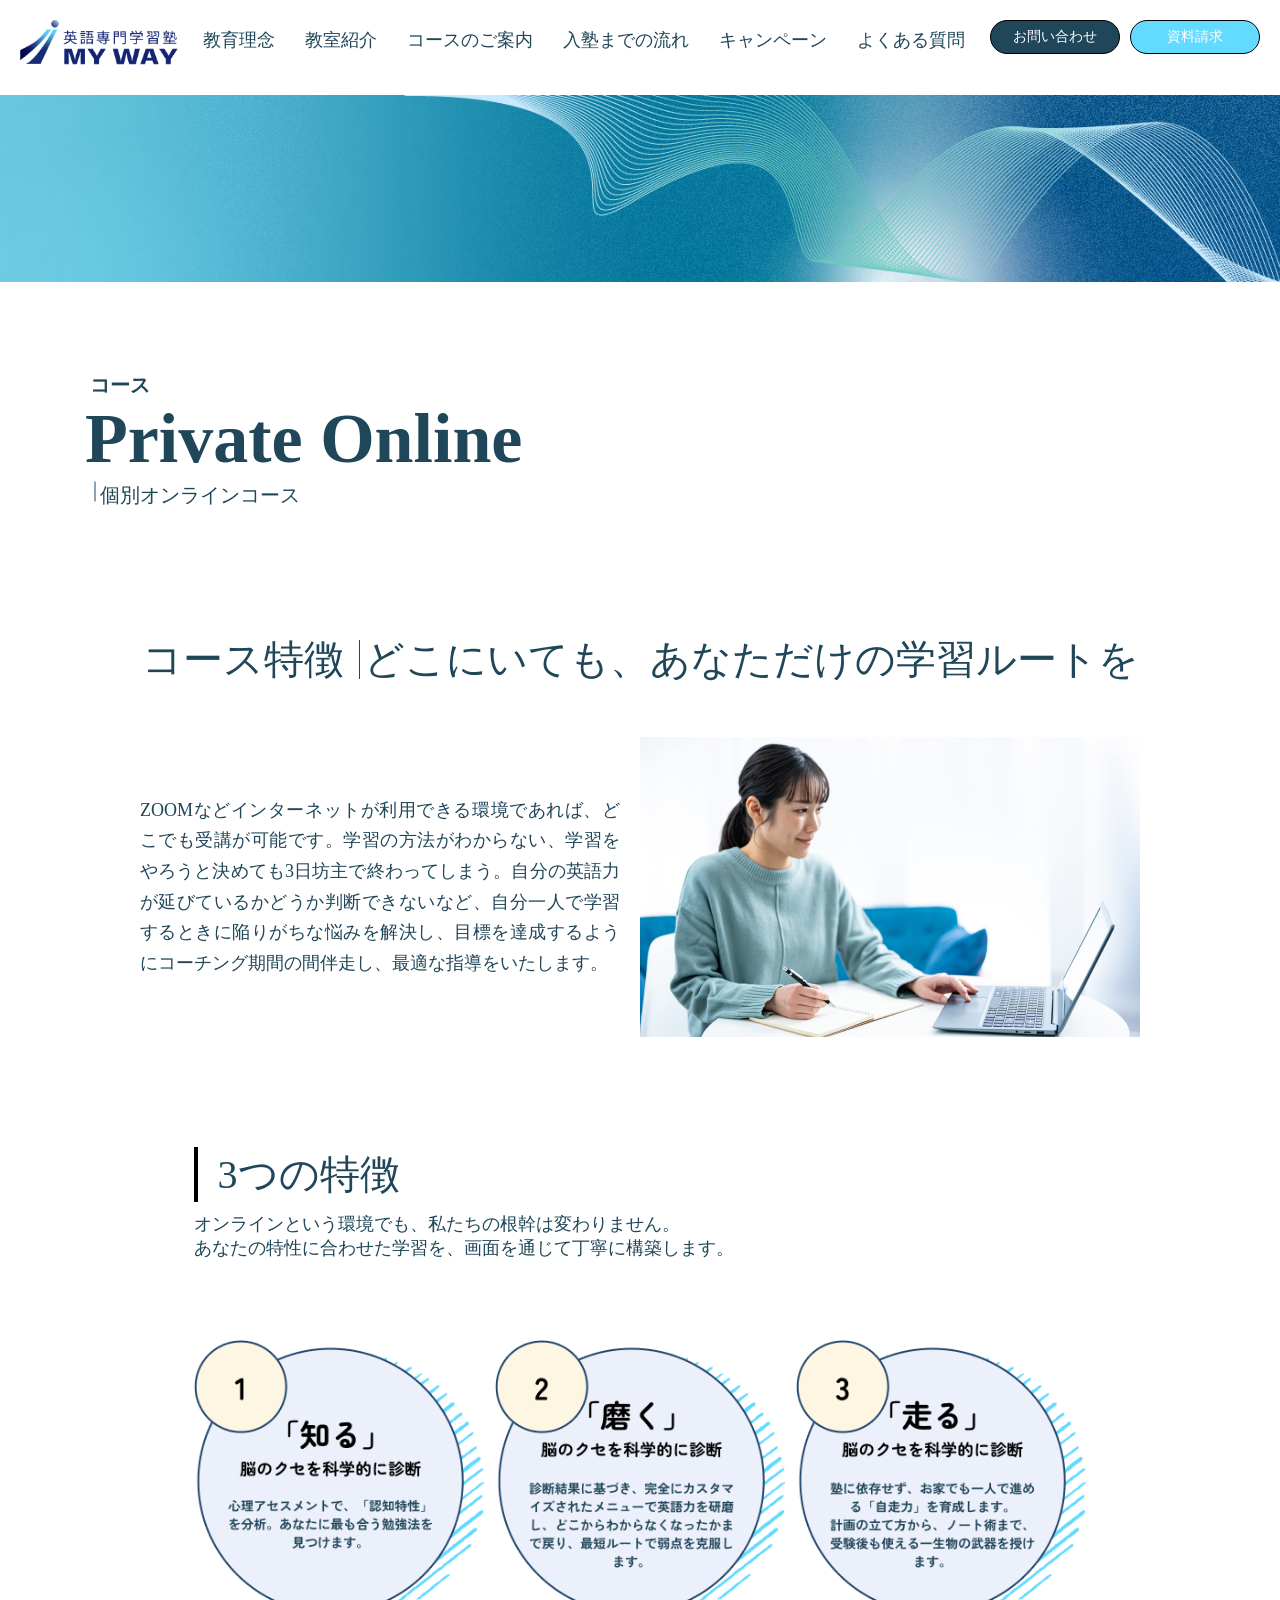
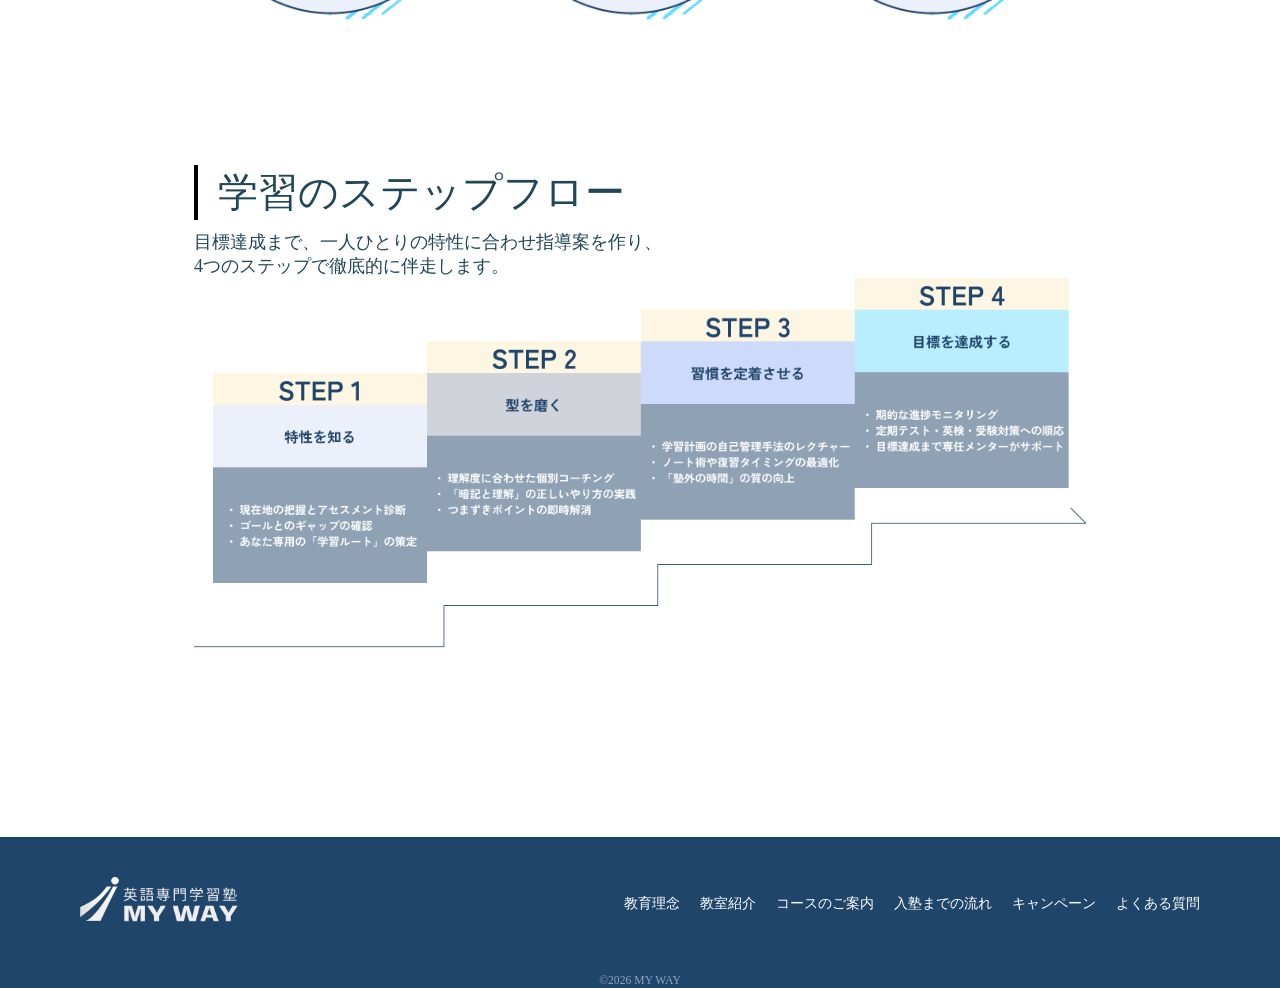
==== course-index.html @ c49bf660 "Add files via upload" ====
<!doctype html>
<html lang="ja">
	<head>
	<meta charset="UTF-8">
	<meta name="description" content="">
	<link rel="stylesheet" href="style.css">
	<title>個別オンラインコースについて</title>
</head>

<body>

		<header class="header -sub">
			<div class="header-inner">
				<a href="index.html">
					<img src="images/logo.png" alt="MY WAY 英語専門塾のロゴ" height="50">
				</a>
			</div>
			<div class="header-nav-main">
				<ul class="header-nav-list">
					<li ><a class="header-nav-item" href="#">教育理念</a></li>
					<li><a class="header-nav-item" href="#">教室紹介</a></li>
					<li><a class="header-nav-item" href="#">コースのご案内</a></li>
					<li><a class="header-nav-item" href="#">入塾までの流れ</a></li>
					<li><a class="header-nav-item" href="#">キャンペーン</a></li>
					<li><a class="header-nav-item" href="#">よくある質問</a></li>
				</ul>				
				<ul class="header-nav-btn">					
					<li><a class="c-btn -sm" href="#">お問い合わせ</a></li>
					<li><a class="c-btn -sm -lightblue" href="#">資料請求</a></li>				
				</ul>			
			</div>
		</header>
		<div class="sub-mv">
			<img src="images/sub-hero-top.jpg" alt="">
		</div>
	
		<main>
			<section class="online">
				<div class="sub-container"><!--共通-->
					<h4>
						<p>コース</p>
						<div class="sub-title" id="#1">Private Online</div>
					</h4>
					<p class="sub-text">個別オンラインコース</p>
				</div>
				
				<section class="sub-contents">
					<div class="ab-course">
						<p>コース特徴</p>どこにいても、あなただけの学習ルートを
					</div>
					<div class="ab-text">
						<p>ZOOMなどインターネットが利用できる環境であれば、どこでも受講が可能です。学習の方法がわからない、学習をやろうと決めても3日坊主で終わってしまう。自分の英語力が延びているかどうか判断できないなど、自分一人で学習するときに陥りがちな悩みを解決し、目標を達成するようにコーチング期間の間伴走し、最適な指導をいたします。
						</p>
						<img src="images/img-ab.jpg" alt="高校生が勉強しているの写真">
					</div>
				</section>
				<section class="step">				
					<div class="key-point1">
					<div class="key-course">
						<div class="key-1">3つの特徴</div>
						<div class="key-2">
							<p>オンラインという環境でも、私たちの根幹は変わりません。</p><p> あなたの特性に合わせた学習を、画面を通じて丁寧に構築します。</p>
						</div>
					</div>
						<div class="point">
							<a class="#"><img src="images/img-know.png" alt="3つの特徴「知る」の写真" width="291" ></a>
							<a class="#"><img src="images/img-polish.png" alt="「磨く」特徴の写真" width="291" ></a>
							<a class="#"><img src="images/img-3.png" alt="「走る」特徴の写真" width="291" ></a>
						</div>
					</div>
					<div class="key-point2">
						<div class="key-course">
							<div class="key-1">学習のステップフロー</div>
							<div class="key-2">
								<p>目標達成まで、一人ひとりの特性に合わせ指導案を作り、</p><p>4つのステップで徹底的に伴走します。</p>
							</div>
						</div>
							<img src="images/glow-up.png" alt="学習のステップフローの写真" width="892">
					</div>
					<div class="sub-btn">
						<ul class="btn-back-top">
							<li><a class="b-btn -l" href=""></a></li>
						</ul>
					</div>
				</section>
				
			</section>
		</main>
		<footer class="footer">
			<footer class="footer">
				<div class="footer-inner">
					<a href="">
						<img src="images/footer-inner.svg" alt="MY WAY 英語専門塾のロゴ" height="50">
					</a>
				</div>
				<ul class="footer-contents">
					<li ><a class="footer-nav-item" href="#">教育理念</a></li>
					<li><a class="footer-nav-item" href="#">教室紹介</a></li>
					<li><a class="footer-nav-item" href="#">コースのご案内</a></li>
					<li><a class="footer-nav-item" href="#">入塾までの流れ</a></li>
					<li><a class="footer-nav-item" href="#">キャンペーン</a></li>
					<li><a class="footer-nav-item" href="#">よくある質問</a></li>
				</ul>
			</footer>
			<p class="copyright">
				<small>&copy;2026 MY WAY</small>
			</p>
		</footer>		
</body>
</html>
---- style.css ----
@charset "UTF-8";
/* CSS Document */
*,* ::before,*::after{
	box-sizing: border-box;
	margin: 0;
	padding: 0;
}
html{
	font-size: 62.5%;
	font-weight: lighter;
	color: #204659;
	font-family: "Shippori Antique" "游ゴシック体", YuGothic, "游ゴシック Medium", "Yu Gothic Medium", "游ゴシック", "Yu Gothic", sans-serif;

}
ul{
	list-style: none;
}
a{
	text-decoration: none;
	color: #204659;
	font-family: "Zen Kaku Gothic";
	font-size: 18px;

}
a :hover{
	opacity: 70%;
}

/* ボタン共通 */
.c-btn {
	display: block;
	width: 323px;
	border: 1px solid #000;
	border-radius: 100vmax;
	padding: 1.25em;
	text-align: center;
	background: #20456B;
	color: #fff;
	font-size: 18px;
}

.c-btn.-sm {
	width: 130px;
	padding: .5em;
	background-color: #204659;
	font-size: 14px;
}

.c-btn.-green {
	background: #006A80;
}

.c-btn.-lightblue {
	background: #63DAFF;
}

/*透明なbtn共通*/
.b-btn{
	display: inline-block;
	width: 250px;
	border: 1px solid #204659;
	border-radius: 100vmax;
	padding: .8em;
	text-align: center;
	color: #204659;
	font-size: 18px;
}
.b-btn.-sm{
	width: 150px;
	padding: .5em;
	font-size: 14px;
}

.b-btn.-l{
	position: relative;
	width: 50px;
	height: 50px;
}
.b-btn.-l:hover{
	background-color: #20456B;
}
.b-btn.-l:after{
	content: "";
	position: absolute;
	width: 13px;
	height: 13px;
	border-bottom: solid 1px #006A80;
	border-right: solid 1px #006A80;
	top: 55%;
	left:50%;
	transform: translate(-50%,-50%) rotate(-135deg);
}
.btn-about{
 	margin-top: 64px;
}
.btn-about a:hover{
	color: #fff;
	background-color: rgba(32,70,89,0.8);
	transition: all 0.7s;
}
.outer{
	margin: 0 auto;
	width: 1440px;
}

/*ヘッダー*/
.header-nav-item{
	display: block;
	text-align: center;
	font-family: "Zen Maru Gothic";
	font-size: 18px;
}
.header-nav-item:hover{
	opacity: 70%;
}
.header-wapper{
	display: flex;
	justify-content: space-between;
	background-color: #ECF0FA;
	padding: 10px 40px;
}
.logo{
	width: 10px;
	display: block;
}
.header-nav-list{
	display: flex;
	height: 40px;
	justify-content: center;
	align-items: center;
	gap: 30px;
}
.header-nav-btn{
	display: flex;
	justify-content: center;
	align-items: flex-start;
	gap: 10px;
}
.header-nav-main{
	display: flex;
	gap: 25px;
}
.header{
	display: flex;
	justify-content: space-between;
	position: fixed;
	top: 0;
	width: 100%;
	padding: 20px;
	z-index: 10000;
}
.header.-sub{
	position: sticky;
	background-color: rgba(255,255,255,0.3);
}
/*mv*/
.mv img{
	display: block;
	max-width: 100%;
	height: auto;
}
.mv{
	height: 100vh;
	padding-bottom: 40px;
	background-image: url("images/img-mv.jpg");
	background-size: cover;
	background-repeat: no-repeat;
}
.mv-inner{
	height: 100%;
	display: flex;
	justify-content: space-between;
	align-items: flex-end;
	padding: 0 40px;
}
.mv-sub-text{
	font-size: 18px;
	font-weight: bold;
}
.img-title{
	padding-top: 15px;
}


/*contact-erea*/
.contact-erea{
	display: flex;
	justify-content: center;
	align-items: center;
	width: 100%;
	height: 145px;
	background-color: #ECF0FA;
}
.btn-contact{
	display: flex;
	justify-content: center;
	align-items: center;
	gap: 150px;
}
.btn-contact1{
	display: flex;
	justify-content: center;
	align-items: center;
	background-color: #20456B;
}
.btn-contact1:hover{
	opacity: 70%;
}
.btn-contact2{
	display: flex;
	justify-content: center;
	align-items: center;
	background-color: #006A80;
}
.btn-contact2:hover{
	opacity: 70%;
}

/*共通見出し*/
.about-container{
	display: block;
}
h1{
	font-size: 70px;
	color: #20456B;
	text-align: center;
}
.text{
	display: flex;
	justify-content: center;
	align-items: center;
	font-size: 18px;
	color: #20456B;
}
.text:before,.text:after {
	border-top: 2px solid #20456B;
	content:"";
	width: 2em;
}
.text:before{
	margin-right: 1em;
}
.text:after{
	margin-left: 1em;
}


.about-wapper{
 	display: flex;
	flex-direction: column;
	justify-content: center;
	align-items: center;
	padding-top: 70px;
}
.about-contents{
	position: relative;
	width: 100%;
 	display: flex;
	flex-direction: column;
	justify-content: center;
	align-items: center;
	margin-top: 64px;
}
.about-contents img{
	position: absolute;
	z-index: -1;
}
.img-top{
	top: 230px;
	left: 5%;
	width: 460px;
}
.img-study{
	top: 300px;
	right: 10%;
	width: 380px;
}
.img-foot{
	top: 600px;
	right: 5%;
	width: 327px;
}
	
h2{
	font-size: 60px;
	width: 788px;
}
h3{
	font-size: 34px;
	margin-top: 64px;
}
.main-text{
	display: flex;
	flex-direction: column;
	justify-content: center;
	align-items: center;
	text-align: center;
	gap: 30px;
	margin-top: 38px;
}
.about-contents p{
	font-size: 18px;
	width: 450px;
}
.about-contents p:last-child{
	width: 500px;
}

/*コースについて*/
.course-wapper{
	margin-top: 70px;
}
.card{
	display: flex;
	flex-direction: column;
	max-width: 1440px;
	width: 100%;
	margin: 0 auto;
	margin-top: 70px;
}
.card-container{
	display: flex;
	width: 100%;
	min-height: 400px;
}
.card-container:nth-child(even){
	flex-direction: row-reverse;
}
.contents-text{
	font-size: 34px;
	border-bottom: 1px solid #20456B;
}
.box1,.box3,.box5{
	position: relative;
	width: 50%;
	height: 100%;
}
.course-label{
	position: absolute;
	font-size: 34px;
	color: #20456B;
	font-weight: lighter;
	z-index: 10;
	transform: rotate(-90deg);
	top: 250px;
	right:-70px;
}

.course-label2{
	color: #204659;
	position: absolute;
	font-size: 34px;
	font-weight: lighter;
	z-index: 10;
	transform: rotate(-90deg);
	top: 250px;
	left: -100px;

}
.box5 .course-label{
	color: #ECF0FA;
}
.contents-sub{
	display: flex;
	justify-content: center;
	align-items: center;
	background-color: #fff;
}
.contents-sub ul{
	margin: 20px auto 0;
	padding: 0;
	list-style: none;
}
.box2,.box4,.box6{
	width: 100%;
	height: 100%;
	display: flex;
	padding: 40px;
	flex-direction: column;
	justify-content: center;
	align-items: flex-start;
	text-align: left;
	padding: 0 110px;
}
.box2,.box4,.box6 p{
	font-size: 15px;
	line-height: 1.6;
	text-align: left;
}
/*フロー*/
.flow-container{
	margin-top: 70px;
}
.flow-contents{
	display: flex;
	justify-content: space-between;
	align-items: center;
	width: 900px;
	margin: 0 auto;
	gap: 20px;
	padding-top: 70px;
/*	border-bottom: solid 1px #000;*/
	flex-direction: column;
}

.flow-contents > div:not(:last-child)::before {
	content: "";
    background: #8FA2B5;
    width: 1px;
    height: 70%;
    position: absolute;
    top: calc(50% - -35px);
}
.flow-item{
	position: relative;
	width: 830px;
	height: 70px;
	display: flex;
	flex-direction: column;
	flex-wrap: wrap;
	align-items: center;
	padding: 22px;
	text-align: center;
	border-radius: 20px;
	border: 2px solid #204659;
	font-size: 18px;
	margin-bottom: 25px;
}
.flow-item:last-child::after{
	display: none;
}

/*クエスチョン*/
.qa-wapper{
	width: 830px;
	margin: 0 auto;
	padding-bottom: 70px;
}
.qa-container{
	max-width: 800px;
	margin: 0 auto;
	padding: 70px 60px;
}
.qa-item{
	margin-bottom: 12px;
	border-bottom: 1px solid #ccc;
	border-radius: 20px;
	overflow: hidden;
	border: 1px solid #ccc;
}
.qa-item span{
	font-size: 20px;
	text-align: left;
}
.qa-qestion{
	display: flex;
	align-items: center;
	justify-content: space-between;
	padding: 20px;
	background-color: #ECF0FA;
	border-bottom: 1px solid #204659;
}

.qa-qestion::before{
	content: "Q";
	display: flex;
	align-items: center;
	justify-content: center;
	width: 40px;
	height: 40px;
	background-color: #C5D4FA;
	border-radius: 11px;
	margin-right: 15px;
	font-size: 22px;
	border: 1px solid #204659;
}
.plus-icon {
	margin-right: auto;
}


.qa-answer{
	display: flex;
	padding: 20px;
	background-color: #fff;
	font-size: 14px;
}

.qa-answer::before{
	content: "A";
	display: flex;
	align-items: center;
	justify-content: center;
	width: 40px;
	height: 40px;
	background-color: #ECF0FA;
	border-radius: 11px;
	margin-right: 15px;
	font-size: 22px;
	border: 1px solid #204659;
}
.qa-answer p {
	width: calc(100% - 55px);
}

.btn-qa{
	position: relative;
	display: inline-block;
	width: 30px;
	height: 30px;
	background-color: #8FA2B5;
	border-radius: 50%;
	text-decoration: none;
	cursor: pointer;
}
.btn-qa:before{
	display: none;
}
.btn-qa:after{
	content: "";
	position: absolute;
	width: 8px;
	height: 8px;
	border-bottom: solid 2px #fff;
	border-right: solid 2px #fff;
	top: 45%;
	left:50%;
	transform: translate(-50%,-50%) rotate(45deg);
}

/*フッター*/
.footer-wapper{
	display: block;
	width: 100%;
	height: 170px;
}
.footer{
	display: flex;
	margin: 0 auto;
	justify-content: space-between;
	align-items: center;
	flex-wrap: wrap;
	background-color: #20456B;
	padding: 20px 40px 0 40px;
	height: auto;
	width: 100%;
	gap: 20px;
}
.footer-contents{
	display: flex;
	justify-content: center;
	gap: 20px;
}
.footer-nav-item{
	color: #fff;
	font-size: 14px;
	font-weight: lighter;
}
.copyright{
	color: #8FA2B5;
	font-weight: lighter;
	width: 100%;
	text-align: center;
	margin-top: 20px;
	font-size: 14px;
}

/*course-index・共通*/
.sub-mv{
	margin: 0 auto;
	width: 100%;
}
.sub-mv img{
	display: block;
	width: 100%;
	height: auto;
	margin: 0 auto;
}

.sub-container p{
	font-size: 20px;
}
.sub-container{
	
	margin: 0 auto;
	text-align: left;
	padding: 90px;
}
.sub-container h4,.p{
	margin: 0 auto;
}
.sub-title{
	position: relative;
	display: inline-block;
	font-size: 70px;
	text-indent: -5px;
}
.sub-title:before{
	content: "";
	position: absolute;
	top: 115%;
	display: inline-block;
	width: 20px;
	height: 1px;
	background-color: #20456B;
	transform: rotate(-90deg);
}
.sub-text{
	display: flex;
	align-items: center;
	line-height: 13px;
	padding-left: 10px;
	padding-top: 10px;
	font-size: 20px;
}

.ab-course{
	font-size: 40px;
	display: flex;
	flex-wrap: nowrap;
	justify-content: center;
	position: relative;
}
.ab-course p{
	padding-right: 20px;
}
.ab-course p:after{
	content: "";
	position: absolute;
	top: 50%;
	left:20%;
	display: inline-block;
	width: 39px;
	height: 1px;
	background-color: #20456B;
	transform: rotate(90deg);
}
.c-1{
	padding: 10px;
}
.ab-text{
	display: flex;
	justify-content: space-between;
	width: 100%;
	margin-top: 50px;
	gap:20px;
}
.ab-text p{
	font-size: 18px;
	width: 50%;
	text-align: justify;
	display: flex;
	align-items: center;
	line-height: 1.7;
}
.sub-contents{
	padding: 40px;
	width: 1080px;
	margin: 0 auto;
}
.key-point1{
	padding: 40 0 0 40px;
	margin: 70px auto;
}
.key-point2{
	padding: 50 0 0 50px;
	margin: 70px auto 70px;
}
.key-1{
	font-size: 40px;
	border-left:4px solid #000;
	padding-left: 20px;
}
.key-2{
	font-size: 18px;
	border: none;
	margin-top: 10px;
}
.point{
	display: flex;
	gap:10px;
	padding-top: 80px;
	cursor: pointer;
}
.step{
	display: flex;
	flex-direction: column;
	justify-content: center;
	align-content: center;
	margin: 0 auto;
}

.sub-btn{
	margin: 0 1420px;
	margin-right: 50px;
	margin-bottom: 50px;
}
.btn-back-top.btn-back-top a{
	transition: all 0.7s;

}
.btn-back-top.btn-back-top a:hover{
transform: scale(1.2,1.2);
}
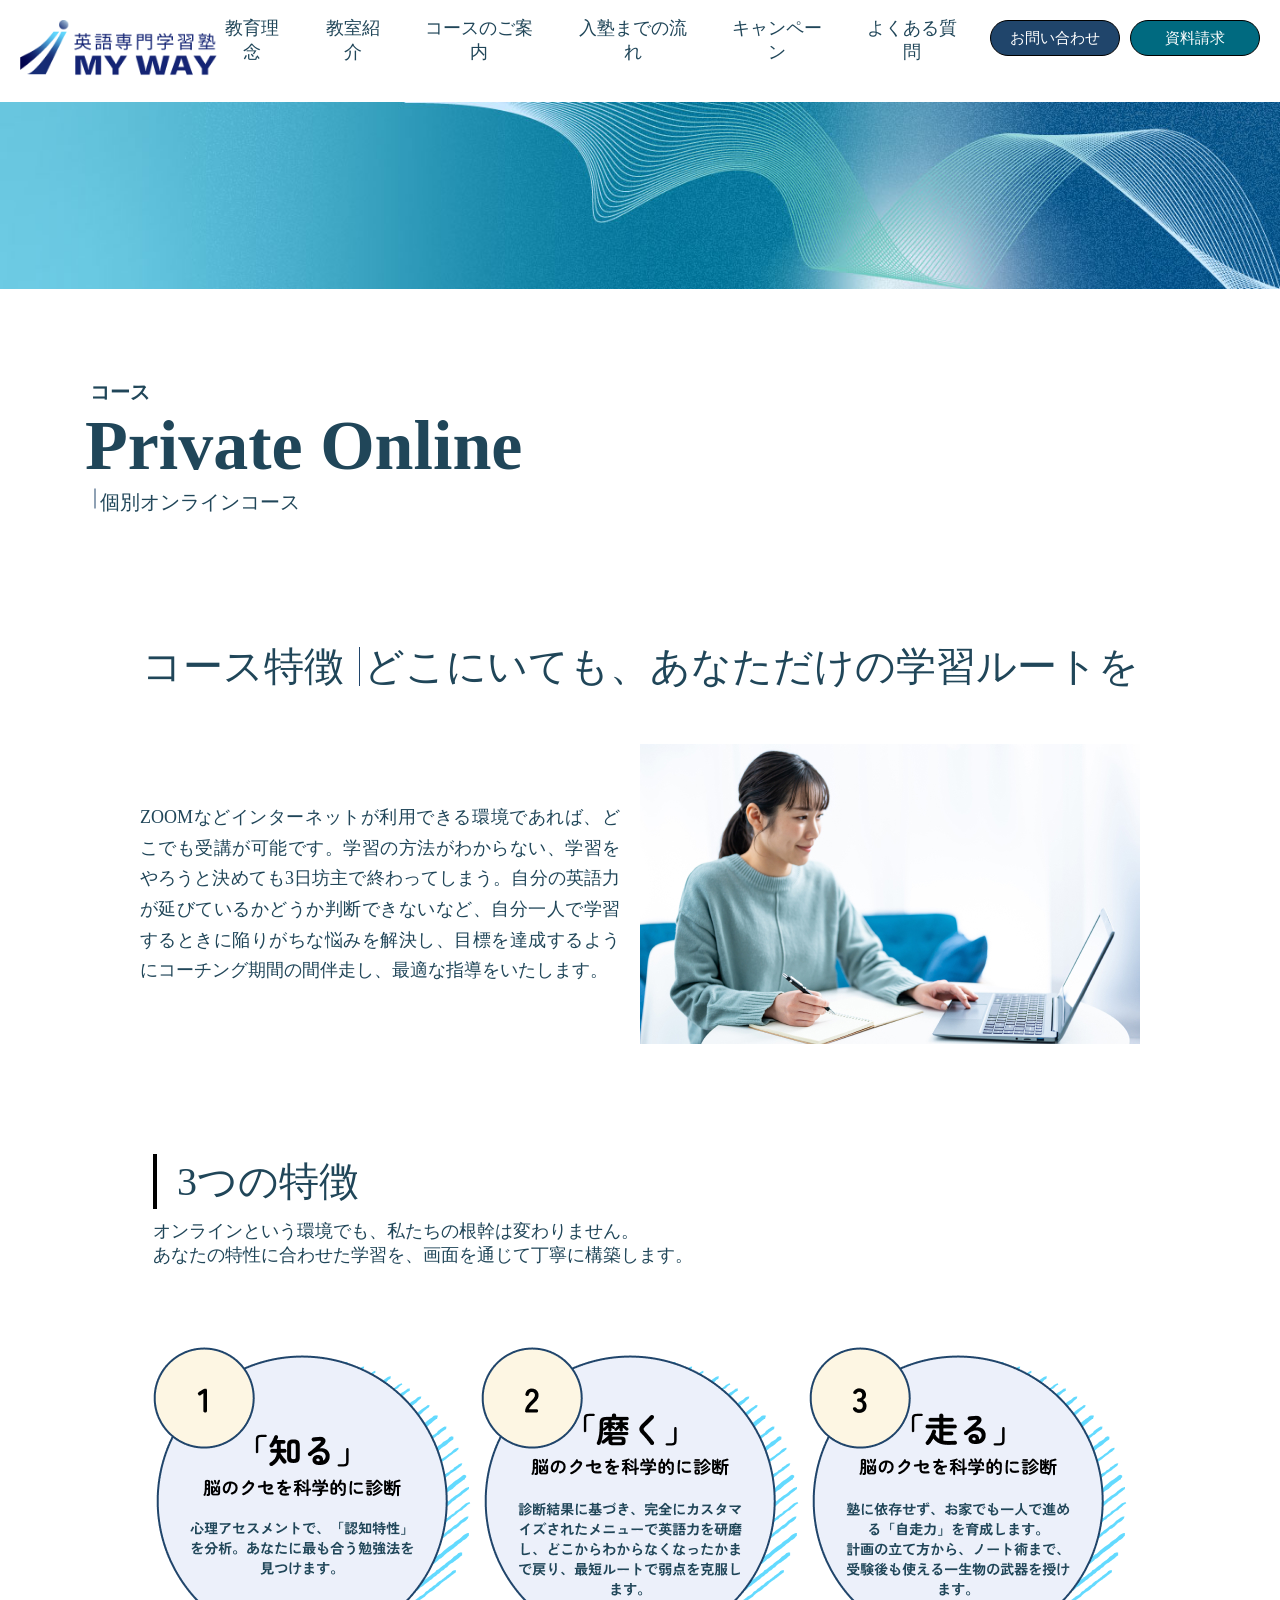
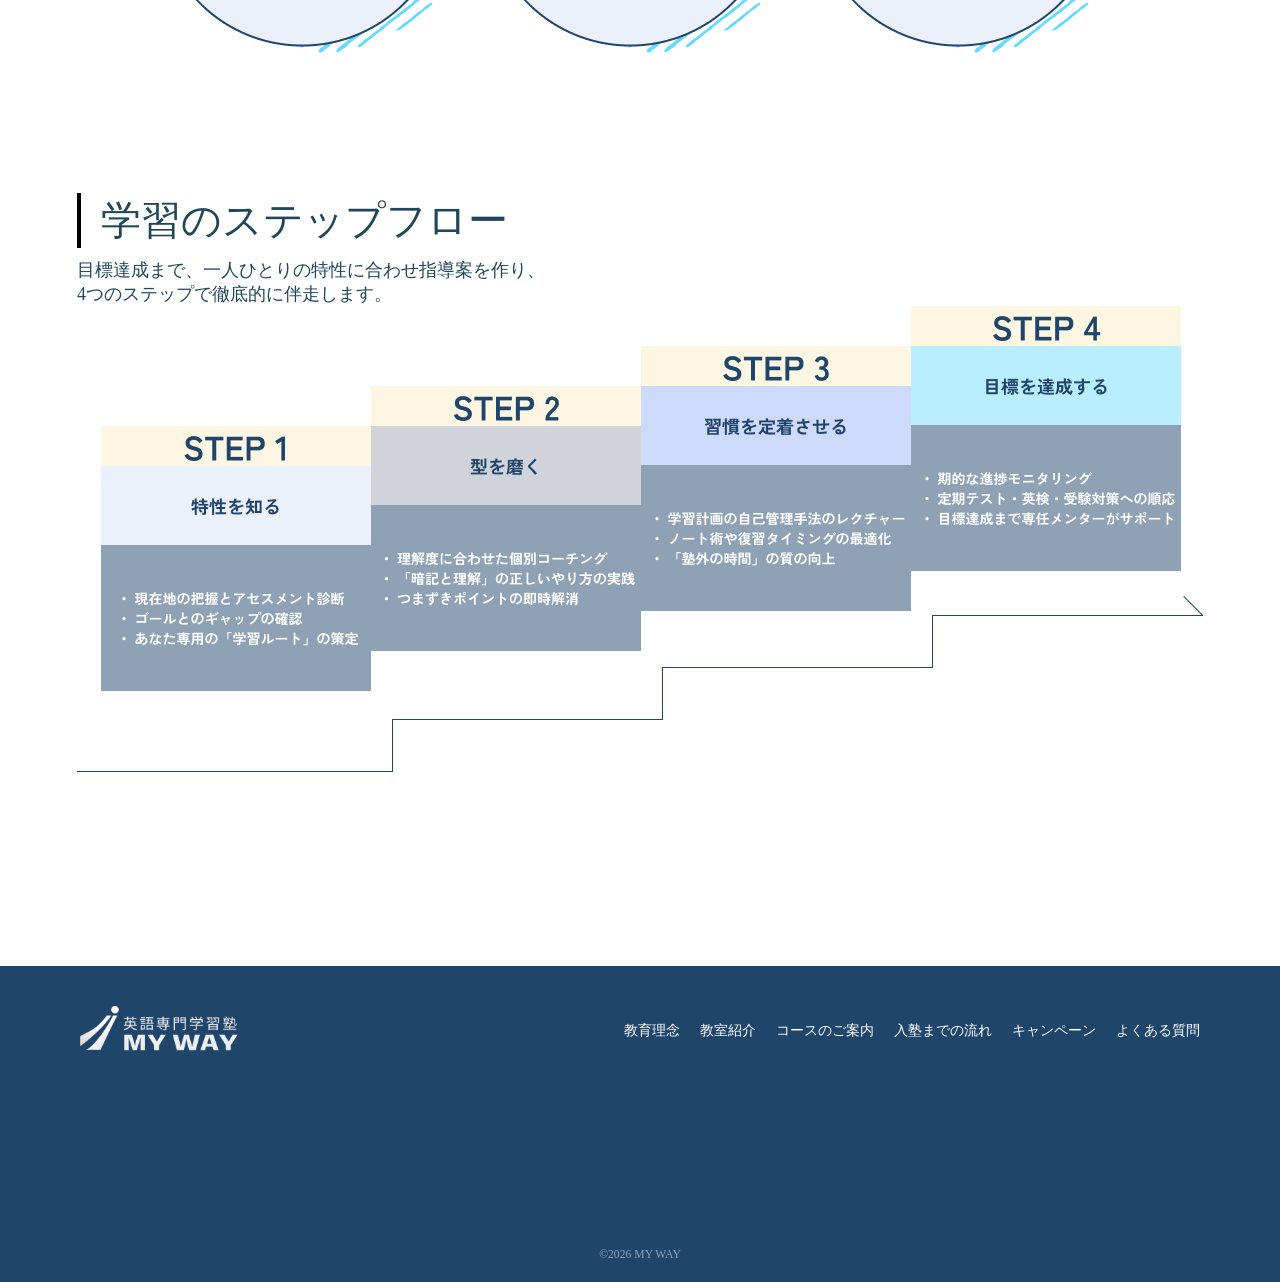
==== commit 61070a13: "Add files via upload" ====
--- a/course-index.html
+++ b/course-index.html
@@ -3,108 +3,113 @@
 	<head>
 	<meta charset="UTF-8">
 	<meta name="description" content="">
+	<meta name="robots" content="noindex">
+	<meta name="viewport" content="width=device-width, initial-scale=1.0">
 	<link rel="stylesheet" href="style.css">
+	<link rel="preconnect" href="https://fonts.googleapis.com">
+	<link rel="preconnect" href="https://fonts.gstatic.com" crossorigin>
+	<link href="https://fonts.googleapis.com/css2?family=Zen+Kaku+Gothic+New:wght@400;700&display=swap" rel="stylesheet">
 	<title>個別オンラインコースについて</title>
 </head>
 
 <body>
-
-		<header class="header -sub">
-			<div class="header-inner">
-				<a href="index.html">
-					<img src="images/logo.png" alt="MY WAY 英語専門塾のロゴ" height="50">
-				</a>
+	<header class="header -sub">
+		<div class="header-inner">
+			<a href="index.html">
+				<img src="images/logo.png" alt="MY WAY 英語専門塾のロゴ" width="456" height="144">
+			</a>
+		</div>
+		<div class="header-nav-main">
+			<ul class="header-nav-list">
+				<li ><a class="header-nav-item" href="index.html" id="#section01">教育理念</a></li>
+				<li><a class="header-nav-item" href="index.html" id="#section02">教室紹介</a></li>
+				<li><a class="header-nav-item" href="index.html" id="#section03">コースのご案内</a></li>
+				<li><a class="header-nav-item" href="index.html" id="#section04">入塾までの流れ</a></li>
+				<li><a class="header-nav-item" href="index.html" id="#section05">キャンペーン</a></li>
+				<li><a class="header-nav-item" href="index.html" id="#section06">よくある質問</a></li>
+			</ul>				
+			<ul class="header-nav-btn">					
+				<li><a class="c-btn -sm" href="#">お問い合わせ</a></li>
+				<li><a class="c-btn -sm -lightblue" href="#">資料請求</a></li>				
+			</ul>			
+		</div>
+	</header>
+	<div class="sub-mv">
+		<img src="images/sub-hero-top.jpg" alt="" width="1440" height="210">
+	</div>
+	
+	<main>
+		<section class="online">
+			<div class="sub-container"><!--共通-->
+				<h4>
+					<p>コース</p>
+					<div class="sub-title" id="#1">Private Online</div>
+				</h4>
+				<p class="sub-text">個別オンラインコース</p>
 			</div>
-			<div class="header-nav-main">
-				<ul class="header-nav-list">
-					<li ><a class="header-nav-item" href="#">教育理念</a></li>
-					<li><a class="header-nav-item" href="#">教室紹介</a></li>
-					<li><a class="header-nav-item" href="#">コースのご案内</a></li>
-					<li><a class="header-nav-item" href="#">入塾までの流れ</a></li>
-					<li><a class="header-nav-item" href="#">キャンペーン</a></li>
-					<li><a class="header-nav-item" href="#">よくある質問</a></li>
-				</ul>				
-				<ul class="header-nav-btn">					
-					<li><a class="c-btn -sm" href="#">お問い合わせ</a></li>
-					<li><a class="c-btn -sm -lightblue" href="#">資料請求</a></li>				
-				</ul>			
-			</div>
-		</header>
-		<div class="sub-mv">
-			<img src="images/sub-hero-top.jpg" alt="">
-		</div>
-	
-		<main>
-			<section class="online">
-				<div class="sub-container"><!--共通-->
-					<h4>
-						<p>コース</p>
-						<div class="sub-title" id="#1">Private Online</div>
-					</h4>
-					<p class="sub-text">個別オンラインコース</p>
+			
+			<section class="sub-contents">
+				<div class="ab-course">
+					<p>コース特徴</p>どこにいても、あなただけの学習ルートを
 				</div>
-				
-				<section class="sub-contents">
-					<div class="ab-course">
-						<p>コース特徴</p>どこにいても、あなただけの学習ルートを
-					</div>
-					<div class="ab-text">
-						<p>ZOOMなどインターネットが利用できる環境であれば、どこでも受講が可能です。学習の方法がわからない、学習をやろうと決めても3日坊主で終わってしまう。自分の英語力が延びているかどうか判断できないなど、自分一人で学習するときに陥りがちな悩みを解決し、目標を達成するようにコーチング期間の間伴走し、最適な指導をいたします。
-						</p>
-						<img src="images/img-ab.jpg" alt="高校生が勉強しているの写真">
-					</div>
-				</section>
-				<section class="step">				
-					<div class="key-point1">
+				<div class="ab-text">
+					<p>ZOOMなどインターネットが利用できる環境であれば、どこでも受講が可能です。学習の方法がわからない、学習をやろうと決めても3日坊主で終わってしまう。自分の英語力が延びているかどうか判断できないなど、自分一人で学習するときに陥りがちな悩みを解決し、目標を達成するようにコーチング期間の間伴走し、最適な指導をいたします。
+					</p>
+					<img src="images/img-ab.jpg" alt="高校生が勉強している写真" width="500" height="300">
+				</div>
+			</section>
+			<section class="step">				
+				<div class="key-point1">
 					<div class="key-course">
 						<div class="key-1">3つの特徴</div>
 						<div class="key-2">
-							<p>オンラインという環境でも、私たちの根幹は変わりません。</p><p> あなたの特性に合わせた学習を、画面を通じて丁寧に構築します。</p>
+							<p>オンラインという環境でも、私たちの根幹は変わりません。</p>
+							<p> あなたの特性に合わせた学習を、画面を通じて丁寧に構築します。</p>
 						</div>
 					</div>
-						<div class="point">
-							<a class="#"><img src="images/img-know.png" alt="3つの特徴「知る」の写真" width="291" ></a>
-							<a class="#"><img src="images/img-polish.png" alt="「磨く」特徴の写真" width="291" ></a>
-							<a class="#"><img src="images/img-3.png" alt="「走る」特徴の写真" width="291" ></a>
+					<div class="point">
+						<a class="#"><img src="images/img-know.png" alt="3つの特徴「知る」の写真" width="318" height="306"></a>
+						<a class="#"><img src="images/img-polish.png" alt="「磨く」特徴の写真" width="318" height="306"></a>
+						<a class="#"><img src="images/img-run.png" alt="「走る」特徴の写真" width="318" height="306" ></a>
+					</div>
+				</div>
+				<div class="key-point2">
+					<div class="key-course">
+						<div class="key-1">学習のステップフロー</div>
+						<div class="key-2">
+							<p>目標達成まで、一人ひとりの特性に合わせ指導案を作り、</p>
+							<p>4つのステップで徹底的に伴走します。</p>
 						</div>
 					</div>
-					<div class="key-point2">
-						<div class="key-course">
-							<div class="key-1">学習のステップフロー</div>
-							<div class="key-2">
-								<p>目標達成まで、一人ひとりの特性に合わせ指導案を作り、</p><p>4つのステップで徹底的に伴走します。</p>
-							</div>
-						</div>
-							<img src="images/glow-up.png" alt="学習のステップフローの写真" width="892">
-					</div>
-					<div class="sub-btn">
-						<ul class="btn-back-top">
-							<li><a class="b-btn -l" href=""></a></li>
-						</ul>
-					</div>
-				</section>
-				
-			</section>
-		</main>
+					<img src="images/glow-up.png" alt="学習のステップフローの写真" width="1126" height="486">
+				</div>
+				<div class="sub-btn">
+					<ul class="btn-back-top">
+						<li><a class="b-btn -l" href="#"></a></li>
+					</ul>
+				</div>
+			</section>	
+		</section>
+	</main>
+	<footer class="footer">
 		<footer class="footer">
-			<footer class="footer">
-				<div class="footer-inner">
-					<a href="">
-						<img src="images/footer-inner.svg" alt="MY WAY 英語専門塾のロゴ" height="50">
-					</a>
-				</div>
-				<ul class="footer-contents">
-					<li ><a class="footer-nav-item" href="#">教育理念</a></li>
-					<li><a class="footer-nav-item" href="#">教室紹介</a></li>
-					<li><a class="footer-nav-item" href="#">コースのご案内</a></li>
-					<li><a class="footer-nav-item" href="#">入塾までの流れ</a></li>
-					<li><a class="footer-nav-item" href="#">キャンペーン</a></li>
-					<li><a class="footer-nav-item" href="#">よくある質問</a></li>
-				</ul>
-			</footer>
-			<p class="copyright">
-				<small>&copy;2026 MY WAY</small>
-			</p>
-		</footer>		
+			<div class="footer-inner">
+				<a href="#">
+					<img src="images/footer-inner.svg" alt="MY WAY 英語専門塾のロゴ">
+				</a>
+			</div>
+			<ul class="footer-contents">
+				<li ><a class="footer-nav-item" href="#">教育理念</a></li>
+				<li><a class="footer-nav-item" href="#">教室紹介</a></li>
+				<li><a class="footer-nav-item" href="#">コースのご案内</a></li>
+				<li><a class="footer-nav-item" href="#">入塾までの流れ</a></li>
+				<li><a class="footer-nav-item" href="#">キャンペーン</a></li>
+				<li><a class="footer-nav-item" href="#">よくある質問</a></li>
+			</ul>
+		</footer>
+		<p class="copyright">
+			<small>&copy;2026 MY WAY</small>
+		</p>
+	</footer>		
 </body>
 </html>
--- a/style.css
+++ b/style.css
@@ -1,30 +1,27 @@
 @charset "UTF-8";
-/* CSS Document */
 *,* ::before,*::after{
 	box-sizing: border-box;
 	margin: 0;
 	padding: 0;
 }
 html{
-	font-size: 62.5%;
+	font-size: 16px;
 	font-weight: lighter;
 	color: #204659;
-	font-family: "Shippori Antique" "游ゴシック体", YuGothic, "游ゴシック Medium", "Yu Gothic Medium", "游ゴシック", "Yu Gothic", sans-serif;
-
-}
-ul{
-	list-style: none;
+	font-family: "Shippori Antique" "游ゴシック体", "YuGothic", "游ゴシック Medium", "Yu Gothic Medium", "sans-serif";
+}
+ul{ list-style: none; }
+
+img {
+	max-width: 100%;
+	height: auto;
+	vertical-align: bottom;
 }
 a{
 	text-decoration: none;
 	color: #204659;
-	font-family: "Zen Kaku Gothic";
-	font-size: 18px;
-
-}
-a :hover{
-	opacity: 70%;
-}
+}
+a :hover{ opacity: 70%; }
 
 /* ボタン共通 */
 .c-btn {
@@ -42,8 +39,8 @@
 .c-btn.-sm {
 	width: 130px;
 	padding: .5em;
-	background-color: #204659;
-	font-size: 14px;
+	background-color: #20456B;
+	font-size: 15px;
 }
 
 .c-btn.-green {
@@ -51,7 +48,7 @@
 }
 
 .c-btn.-lightblue {
-	background: #63DAFF;
+	background: #006A80;
 }
 
 /*透明なbtn共通*/
@@ -67,8 +64,9 @@
 }
 .b-btn.-sm{
 	width: 150px;
+	height: 40px;
 	padding: .5em;
-	font-size: 14px;
+	font-size: 15px;
 }
 
 .b-btn.-l{
@@ -107,21 +105,10 @@
 .header-nav-item{
 	display: block;
 	text-align: center;
-	font-family: "Zen Maru Gothic";
 	font-size: 18px;
 }
 .header-nav-item:hover{
 	opacity: 70%;
-}
-.header-wapper{
-	display: flex;
-	justify-content: space-between;
-	background-color: #ECF0FA;
-	padding: 10px 40px;
-}
-.logo{
-	width: 10px;
-	display: block;
 }
 .header-nav-list{
 	display: flex;
@@ -153,6 +140,11 @@
 	position: sticky;
 	background-color: rgba(255,255,255,0.3);
 }
+.header-inner {
+	width: 200px;
+}
+
+
 /*mv*/
 .mv img{
 	display: block;
@@ -177,12 +169,10 @@
 	font-size: 18px;
 	font-weight: bold;
 }
-.img-title{
-	padding-top: 15px;
-}
-
-
-/*contact-erea*/
+.img-title{ padding-top: 15px; }
+
+
+/*お問い合わせボタン*/
 .contact-erea{
 	display: flex;
 	justify-content: center;
@@ -190,6 +180,7 @@
 	width: 100%;
 	height: 145px;
 	background-color: #ECF0FA;
+	margin-bottom: 70px;
 }
 .btn-contact{
 	display: flex;
@@ -197,29 +188,27 @@
 	align-items: center;
 	gap: 150px;
 }
-.btn-contact1{
-	display: flex;
-	justify-content: center;
-	align-items: center;
-	background-color: #20456B;
-}
-.btn-contact1:hover{
-	opacity: 70%;
-}
-.btn-contact2{
-	display: flex;
-	justify-content: center;
-	align-items: center;
-	background-color: #006A80;
-}
-.btn-contact2:hover{
-	opacity: 70%;
-}
-
-/*共通見出し*/
-.about-container{
-	display: block;
-}
+
+/*教育理念*/
+.about-wapper{
+ 	display: flex;
+	flex-direction: column;
+	justify-content: center;
+	align-items: center;
+	margin-bottom: 130px;
+}
+.about-contents{
+	position: relative;
+	width: 100%;
+ 	display: flex;
+	flex-direction: column;
+	justify-content: center;
+	align-items: center;
+	margin-top: 64px;
+}
+.about-container{ display: block; }
+
+/*共通タイトル*/
 h1{
 	font-size: 70px;
 	color: #20456B;
@@ -243,106 +232,117 @@
 .text:after{
 	margin-left: 1em;
 }
-
-
-.about-wapper{
- 	display: flex;
-	flex-direction: column;
-	justify-content: center;
-	align-items: center;
-	padding-top: 70px;
-}
-.about-contents{
-	position: relative;
-	width: 100%;
- 	display: flex;
-	flex-direction: column;
-	justify-content: center;
-	align-items: center;
+h2{
+	font-size: 60px;
+	width: 788px;
+}
+h3{
+	font-size: 34px;
 	margin-top: 64px;
+}
+.main-text{
+	display: flex;
+	flex-direction: column;
+	justify-content: center;
+	align-items: center;
+	text-align: center;
+	gap: 30px;
+	margin-top: 38px;
 }
 .about-contents img{
 	position: absolute;
 	z-index: -1;
 }
+.about-contents p{
+	font-size: 18px;
+	width: 450px;
+}
+.about-contents p:last-child{
+	width: 500px;
+}
 .img-top{
 	top: 230px;
-	left: 5%;
+	left: calc(50% - 800px);
 	width: 460px;
 }
 .img-study{
 	top: 300px;
-	right: 10%;
+	right: calc(50% - 720px);
 	width: 380px;
 }
 .img-foot{
 	top: 600px;
-	right: 5%;
+	right: calc(50% - 810px);
 	width: 327px;
 }
-	
-h2{
-	font-size: 60px;
-	width: 788px;
-}
-h3{
-	font-size: 34px;
-	margin-top: 64px;
-}
-.main-text{
-	display: flex;
-	flex-direction: column;
-	justify-content: center;
-	align-items: center;
-	text-align: center;
-	gap: 30px;
-	margin-top: 38px;
-}
-.about-contents p{
-	font-size: 18px;
-	width: 450px;
-}
-.about-contents p:last-child{
-	width: 500px;
-}
+
 
 /*コースについて*/
 .course-wapper{
+	margin-bottom: 130px;
+}
+.card{
+	display: flex;
+	flex-direction: column;
+	max-width: 1440px;
+	width: 100%;
+	margin: 0 auto;
 	margin-top: 70px;
 }
-.card{
-	display: flex;
-	flex-direction: column;
-	max-width: 1440px;
-	width: 100%;
-	margin: 0 auto;
-	margin-top: 70px;
-}
 .card-container{
 	display: flex;
+	display: grid;
+	grid-template-columns: repeat( 2, 1fr );
 	width: 100%;
 	min-height: 400px;
+}
+
+.card-container:nth-child(even) > :nth-child(1) {
+	grid-column: 2;
+}
+
+.card-container:nth-child(even) > :nth-child(2) {
+	grid-column: 1;
+	grid-row: 1;
 }
 .card-container:nth-child(even){
 	flex-direction: row-reverse;
 }
 .contents-text{
 	font-size: 34px;
+	width: 100%;
+	font-weight: bold;
+	text-align: center;
 	border-bottom: 1px solid #20456B;
+	margin-bottom: 10px;
 }
 .box1,.box3,.box5{
 	position: relative;
-	width: 50%;
+	width: 100%;
 	height: 100%;
 }
+.box2,.box4,.box6{
+	width: 100%;
+	display: flex;
+	flex-direction: column;
+	justify-content: center;
+	align-items: flex-start;
+	text-align: left;
+	padding: 0 110px;
+}
+.box2,.box4,.box6 p{
+	line-height: 1.6;
+	letter-spacing: .1rem;
+	text-align: left;
+}
+
 .course-label{
 	position: absolute;
 	font-size: 34px;
 	color: #20456B;
-	font-weight: lighter;
 	z-index: 10;
 	transform: rotate(-90deg);
-	top: 250px;
+	top: 230px;
 	right:-70px;
 }
 
@@ -350,10 +350,9 @@
 	color: #204659;
 	position: absolute;
 	font-size: 34px;
-	font-weight: lighter;
 	z-index: 10;
 	transform: rotate(-90deg);
-	top: 250px;
+	top: 230px;
 	left: -100px;
 
 }
@@ -371,25 +370,10 @@
 	padding: 0;
 	list-style: none;
 }
-.box2,.box4,.box6{
-	width: 100%;
-	height: 100%;
-	display: flex;
-	padding: 40px;
-	flex-direction: column;
-	justify-content: center;
-	align-items: flex-start;
-	text-align: left;
-	padding: 0 110px;
-}
-.box2,.box4,.box6 p{
-	font-size: 15px;
-	line-height: 1.6;
-	text-align: left;
-}
+
 /*フロー*/
-.flow-container{
-	margin-top: 70px;
+.flow-wapper{
+	margin-bottom: 70px;
 }
 .flow-contents{
 	display: flex;
@@ -399,7 +383,6 @@
 	margin: 0 auto;
 	gap: 20px;
 	padding-top: 70px;
-/*	border-bottom: solid 1px #000;*/
 	flex-direction: column;
 }
 
@@ -414,10 +397,10 @@
 .flow-item{
 	position: relative;
 	width: 830px;
-	height: 70px;
 	display: flex;
 	flex-direction: column;
 	flex-wrap: wrap;
+	justify-content: center;
 	align-items: center;
 	padding: 22px;
 	text-align: center;
@@ -434,7 +417,7 @@
 .qa-wapper{
 	width: 830px;
 	margin: 0 auto;
-	padding-bottom: 70px;
+	padding-bottom: 130px;
 }
 .qa-container{
 	max-width: 800px;
@@ -472,20 +455,9 @@
 	border-radius: 11px;
 	margin-right: 15px;
 	font-size: 22px;
+	font-weight: bold;
 	border: 1px solid #204659;
 }
-.plus-icon {
-	margin-right: auto;
-}
-
-
-.qa-answer{
-	display: flex;
-	padding: 20px;
-	background-color: #fff;
-	font-size: 14px;
-}
-
 .qa-answer::before{
 	content: "A";
 	display: flex;
@@ -497,12 +469,22 @@
 	border-radius: 11px;
 	margin-right: 15px;
 	font-size: 22px;
+	font-weight: bold;
 	border: 1px solid #204659;
 }
 .qa-answer p {
 	width: calc(100% - 55px);
-}
-
+	font-size: 16px;
+}
+.plus-icon {
+	margin-right: auto;
+}
+.qa-answer{
+	display: flex;
+	padding: 20px;
+	background-color: #fff;
+	font-size: 14px;
+}
 .btn-qa{
 	position: relative;
 	display: inline-block;
@@ -529,11 +511,6 @@
 }
 
 /*フッター*/
-.footer-wapper{
-	display: block;
-	width: 100%;
-	height: 170px;
-}
 .footer{
 	display: flex;
 	margin: 0 auto;
@@ -541,10 +518,12 @@
 	align-items: center;
 	flex-wrap: wrap;
 	background-color: #20456B;
-	padding: 20px 40px 0 40px;
-	height: auto;
-	width: 100%;
-	gap: 20px;
+	padding: 20px 40px 20px 40px;
+	width: 100%;
+	gap: 170px;
+}
+.footer-inner img{
+	height: 50px;
 }
 .footer-contents{
 	display: flex;
@@ -554,18 +533,17 @@
 .footer-nav-item{
 	color: #fff;
 	font-size: 14px;
-	font-weight: lighter;
 }
 .copyright{
 	color: #8FA2B5;
-	font-weight: lighter;
-	width: 100%;
-	text-align: center;
-	margin-top: 20px;
+	width: 100%;
+	text-align: center;
 	font-size: 14px;
 }
 
-/*course-index・共通*/
+
+
+/*course-index/サブページ*/
 .sub-mv{
 	margin: 0 auto;
 	width: 100%;
@@ -576,15 +554,14 @@
 	height: auto;
 	margin: 0 auto;
 }
-
+.sub-container{
+	
+	margin: 0 auto;
+	text-align: left;
+	padding: 90px;
+}
 .sub-container p{
 	font-size: 20px;
-}
-.sub-container{
-	
-	margin: 0 auto;
-	text-align: left;
-	padding: 90px;
 }
 .sub-container h4,.p{
 	margin: 0 auto;
